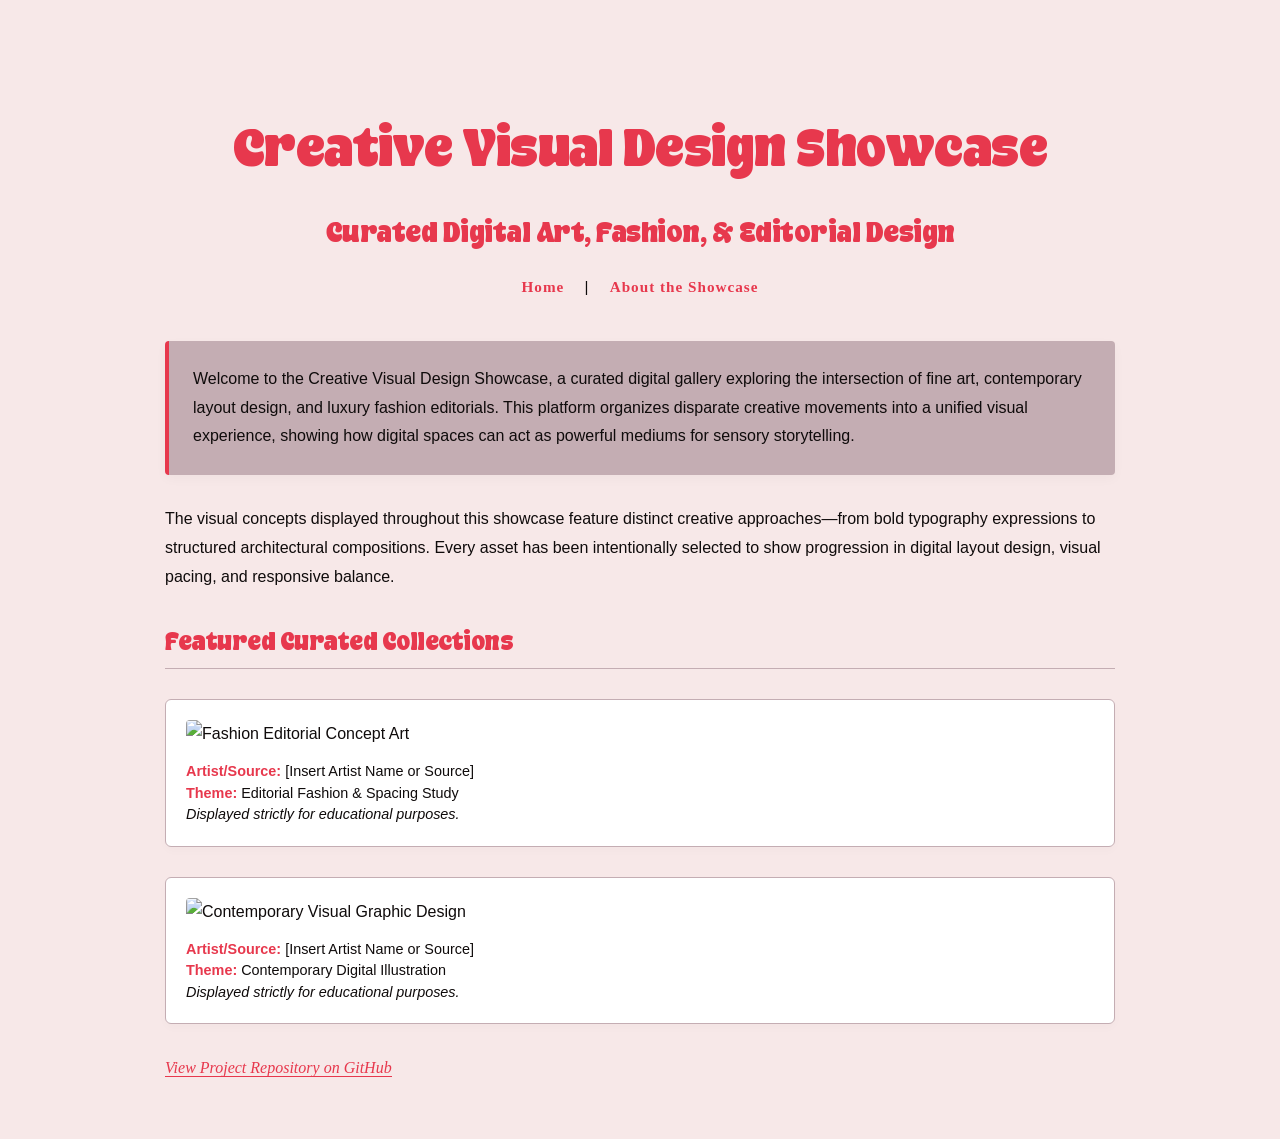
==== index.html @ f3d96a7a "Add website and project documentation files Initialize Creative Visual Design Showcase project with " ====
<!DOCTYPE html>
<html lang="en">
<head>
  <meta charset="UTF-8">
  <title>Creative Visual Design Showcase</title>
  <link rel="stylesheet" href="style.css">
</head>
<body>

  <!-- Main Showcase Branding -->
  <h1>Creative Visual Design Showcase</h1>
  <h2>Curated Digital Art, Fashion, & Editorial Design</h2>

  <!-- Site Navigation -->
  <nav>
    <a href="index.html">Home</a> | 
    <a href="about.html">About the Showcase</a>
  </nav>

  <!-- Editorial Introduction -->
  <p>
    Welcome to the Creative Visual Design Showcase, a curated digital gallery exploring the intersection of fine art, contemporary layout design, and luxury fashion editorials. This platform organizes disparate creative movements into a unified visual experience, showing how digital spaces can act as powerful mediums for sensory storytelling.
  </p>

  <p>
    The visual concepts displayed throughout this showcase feature distinct creative approaches—from bold typography expressions to structured architectural compositions. Every asset has been intentionally selected to show progression in digital layout design, visual pacing, and responsive balance.
  </p>

  <h3>Featured Curated Collections</h3>

  <!-- Curated Collection Gallery Using Strict Content Attribution -->
  <figure>
    <img src="artist1.jpg" alt="Fashion Editorial Concept Art">
    <figcaption>
        <strong>Artist/Source:</strong> [Insert Artist Name or Source]<br>
        <strong>Theme:</strong> Editorial Fashion & Spacing Study<br>
        <em>Displayed strictly for educational purposes.</em>
    </figcaption>
</figure>

<figure>
    <img src="artist2.jpg" alt="Contemporary Visual Graphic Design">
    <figcaption>
        <strong>Artist/Source:</strong> [Insert Artist Name or Source]<br>
        <strong>Theme:</strong> Contemporary Digital Illustration<br>
        <em>Displayed strictly for educational purposes.</em>
    </figcaption>
</figure>

  <!-- Professional Handoff Footer -->
  <p>
    <a href="https://github.com/AalilyahW">
        View Project Repository on GitHub
    </a>
  </p>

</body>
</html>
---- style.css ----
/* 1. Register Custom Heading Font Asset */
@font-face {
    font-family: "Bakso Menu";
    src: url("Bakso Menu TTF.ttf") format("truetype");
    font-weight: 700;
    font-style: normal;
}

/* 2. Document Layout Shell */
body {
    background-color: #f7e8e8;
    font-family: "Montserrat", "Lato", sans-serif;
    font-weight: 300;
    color: #0f0b0b;
    line-height: 1.8;
    padding: 40px;
    max-width: 950px;
    margin: 0 auto;
}

/* 3. Typography Hierarchies */
h1, h2, h3 {
    font-family: "Bakso Menu", serif;
    font-style: normal;
    color: #e7384d;
    font-weight: 700;
    letter-spacing: -0.5px;
    margin-top: 1.5em;
    margin-bottom: 0.5em;
}

h1 {
    font-size: 2.8rem;
    text-align: center;
}

h2 {
    font-size: 1.5rem;
    text-align: center;
    font-weight: 400;
    margin-top: 0;
}

h3 {
    font-size: 1.3rem;
    border-bottom: 1px solid #c4adb3;
    padding-bottom: 8px;
}

/* 4. Navigation Menu Styles */
nav {
    text-align: center;
    margin: 20px 0 40px 0;
    font-family: sans-serif;
    letter-spacing: 1px;
    font-size: 0.95rem;
}

nav a {
    text-decoration: none;
    margin: 0 15px;
    font-style: normal !important;
    border-bottom: none !important;
    font-weight: 600;
}

/* 5. Highlighted Block Elements */
p:first-of-type {
    background-color: #c4adb3;
    border-left: 4px solid #e7384d;
    padding: 24px;
    border-radius: 4px;
    box-shadow: 0 4px 12px rgba(0, 0, 0, 0.03);
    margin-bottom: 30px;
}

/* 6. Creative Media Gallery Containers (Content Attribution Rule) */
figure {
    background-color: #ffffff;
    border: 1px solid #c4adb3;
    padding: 20px;
    margin: 30px 0;
    border-radius: 6px;
    box-shadow: 0 4px 10px rgba(0, 0, 0, 0.02);
}

figure img {
    width: 100%;
    max-height: 500px;
    object-fit: cover;
    border-radius: 4px;
}

figcaption {
    font-family: sans-serif;
    font-size: 0.9rem;
    color: #0f0b0b;
    margin-top: 12px;
    line-height: 1.5;
}

figcaption strong {
    color: #e7384d;
}

/* 7. Hyperlinks and Interface Interactions */
a {
    color: #e7384d;
    font-weight: 500;
    font-family: serif;
    font-style: italic;
    text-decoration: none;
    border-bottom: 1px solid #e7384d;
    transition: all 0.3s ease;
}

a:hover {
    color: #0f0b0b;
    border-bottom-color: #0f0b0b;
}

/* 8. Mobile Responsiveness Breakpoints */
@media (max-width: 600px) {
    body {
        padding: 20px;
    }
    h1 {
        font-size: 2rem;
    }
}
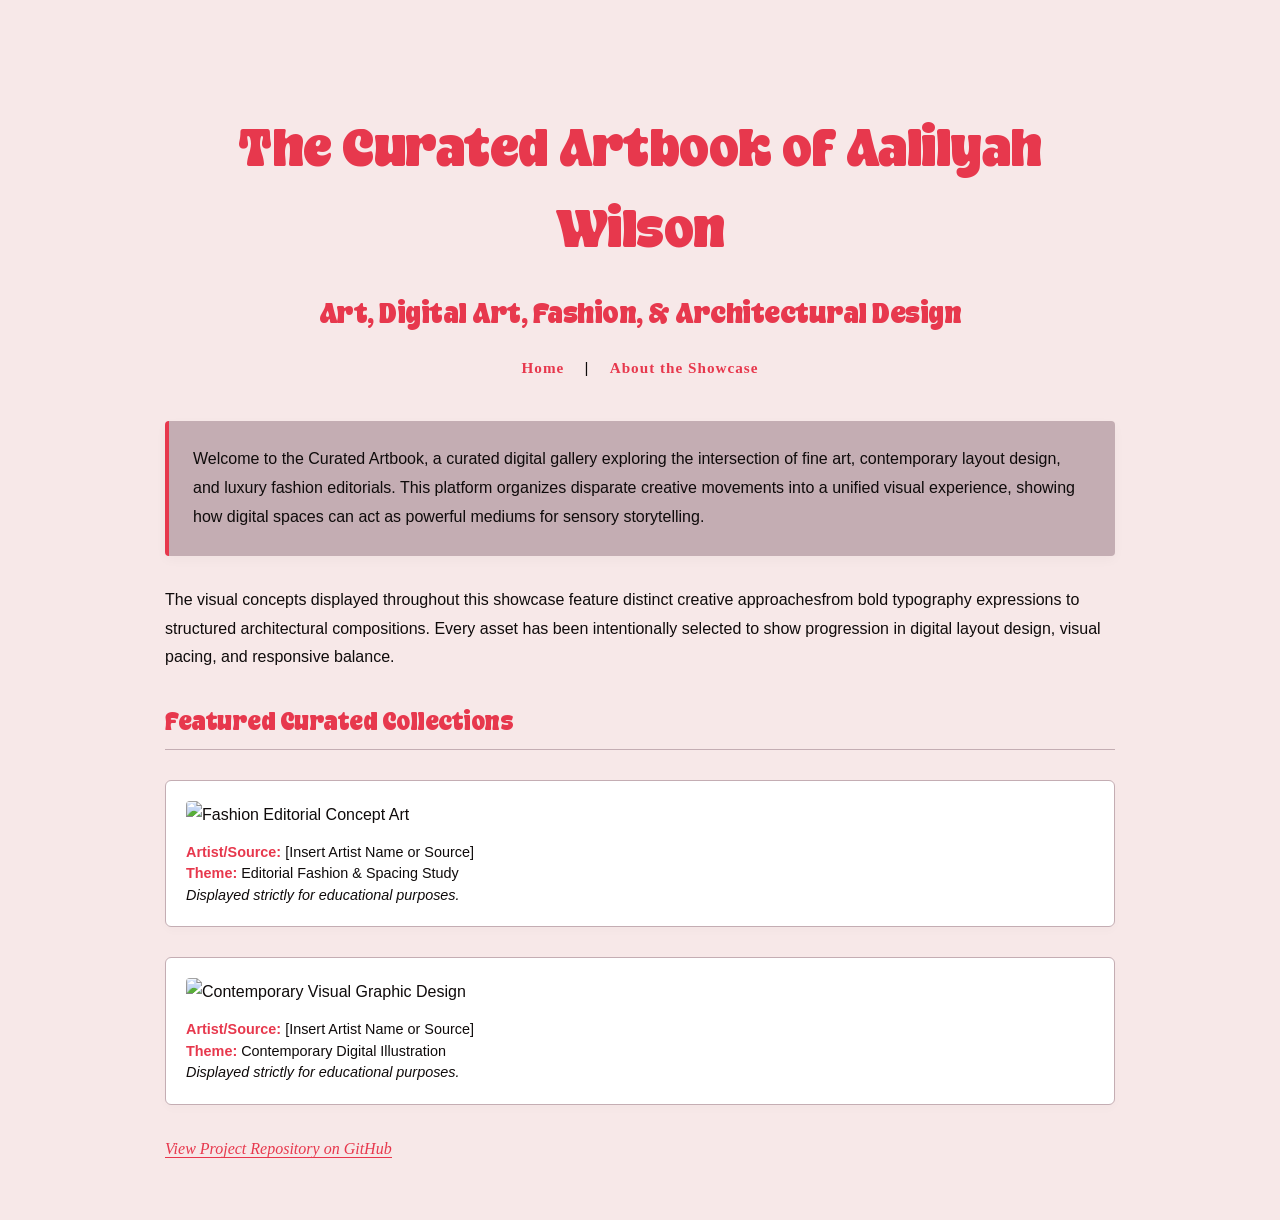
==== commit 5a0ead01: "Rename project to 'The Curated Artbook' Update project name and branding across site and docs. Chang" ====
--- a/index.html
+++ b/index.html
@@ -2,14 +2,14 @@
 <html lang="en">
 <head>
   <meta charset="UTF-8">
-  <title>Creative Visual Design Showcase</title>
+  <title>The Curated Artbook</title>
   <link rel="stylesheet" href="style.css">
 </head>
 <body>
 
   <!-- Main Showcase Branding -->
-  <h1>Creative Visual Design Showcase</h1>
-  <h2>Curated Digital Art, Fashion, & Editorial Design</h2>
+<h1>The Curated Artbook of Aalilyah Wilson</h1>
+<h2>Art, Digital Art, Fashion, & Architectural Design</h2>
 
   <!-- Site Navigation -->
   <nav>
@@ -19,11 +19,11 @@
 
   <!-- Editorial Introduction -->
   <p>
-    Welcome to the Creative Visual Design Showcase, a curated digital gallery exploring the intersection of fine art, contemporary layout design, and luxury fashion editorials. This platform organizes disparate creative movements into a unified visual experience, showing how digital spaces can act as powerful mediums for sensory storytelling.
+    Welcome to the Curated Artbook, a curated digital gallery exploring the intersection of fine art, contemporary layout design, and luxury fashion editorials. This platform organizes disparate creative movements into a unified visual experience, showing how digital spaces can act as powerful mediums for sensory storytelling.
   </p>
 
   <p>
-    The visual concepts displayed throughout this showcase feature distinct creative approaches—from bold typography expressions to structured architectural compositions. Every asset has been intentionally selected to show progression in digital layout design, visual pacing, and responsive balance.
+    The visual concepts displayed throughout this showcase feature distinct creative approachesfrom bold typography expressions to structured architectural compositions. Every asset has been intentionally selected to show progression in digital layout design, visual pacing, and responsive balance.
   </p>
 
   <h3>Featured Curated Collections</h3>
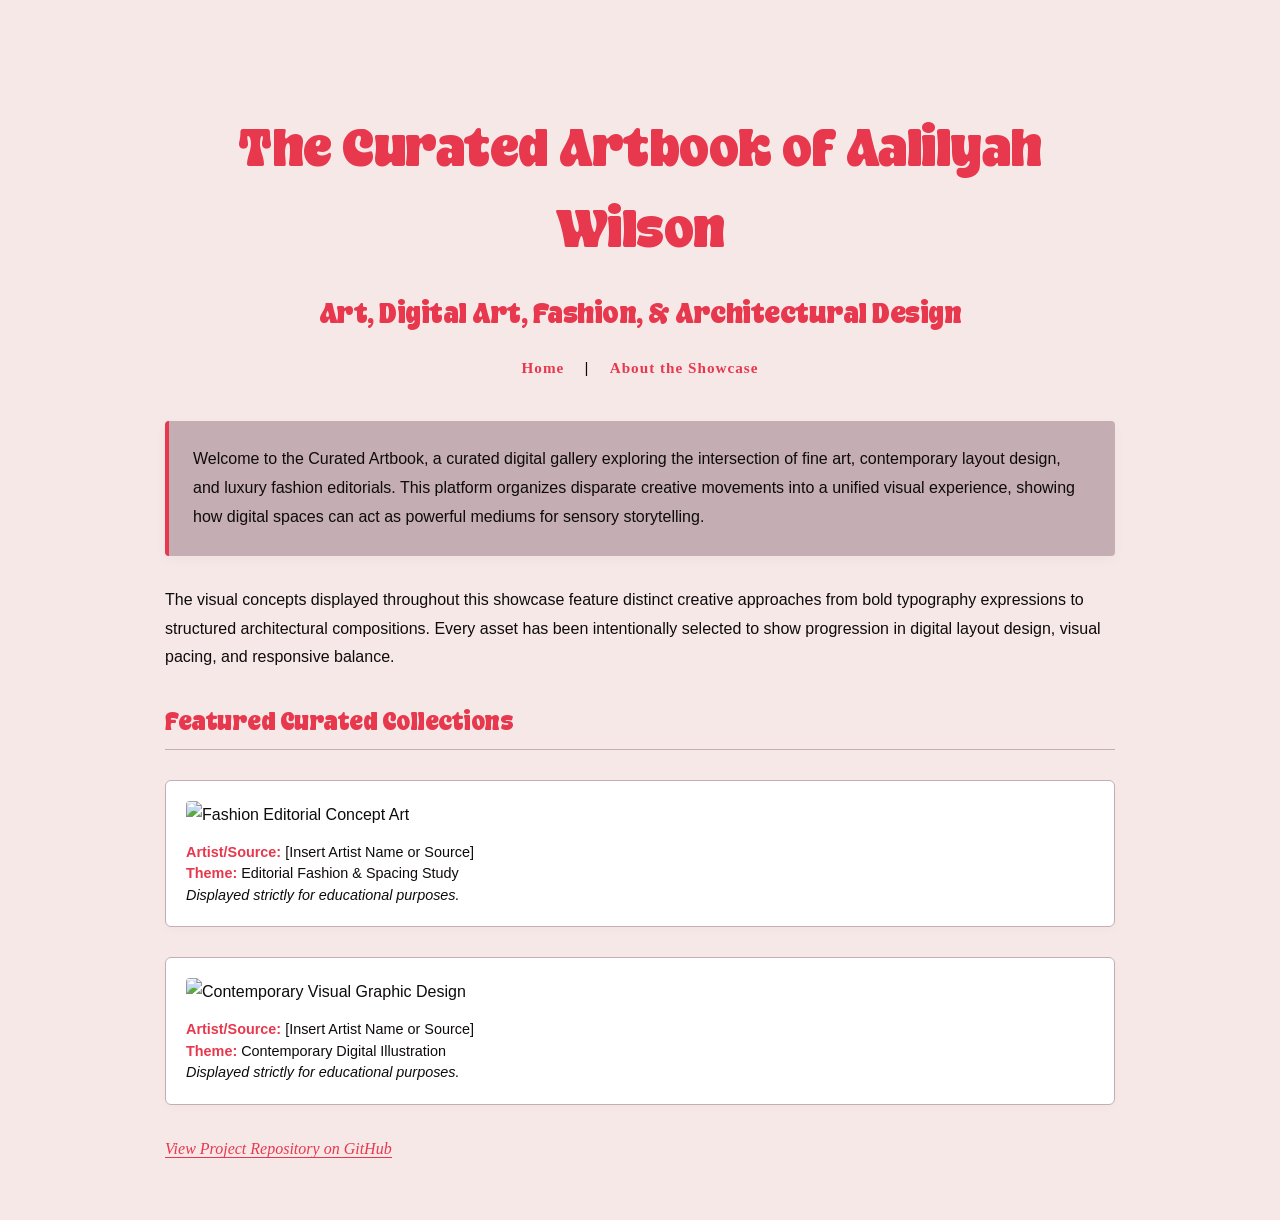
==== commit 181e48a1: "Fix missing space in index.html Correct a typographical error in index.html by inserting a missing s" ====
--- a/index.html
+++ b/index.html
@@ -23,7 +23,7 @@
   </p>
 
   <p>
-    The visual concepts displayed throughout this showcase feature distinct creative approachesfrom bold typography expressions to structured architectural compositions. Every asset has been intentionally selected to show progression in digital layout design, visual pacing, and responsive balance.
+    The visual concepts displayed throughout this showcase feature distinct creative approaches from bold typography expressions to structured architectural compositions. Every asset has been intentionally selected to show progression in digital layout design, visual pacing, and responsive balance.
   </p>
 
   <h3>Featured Curated Collections</h3>
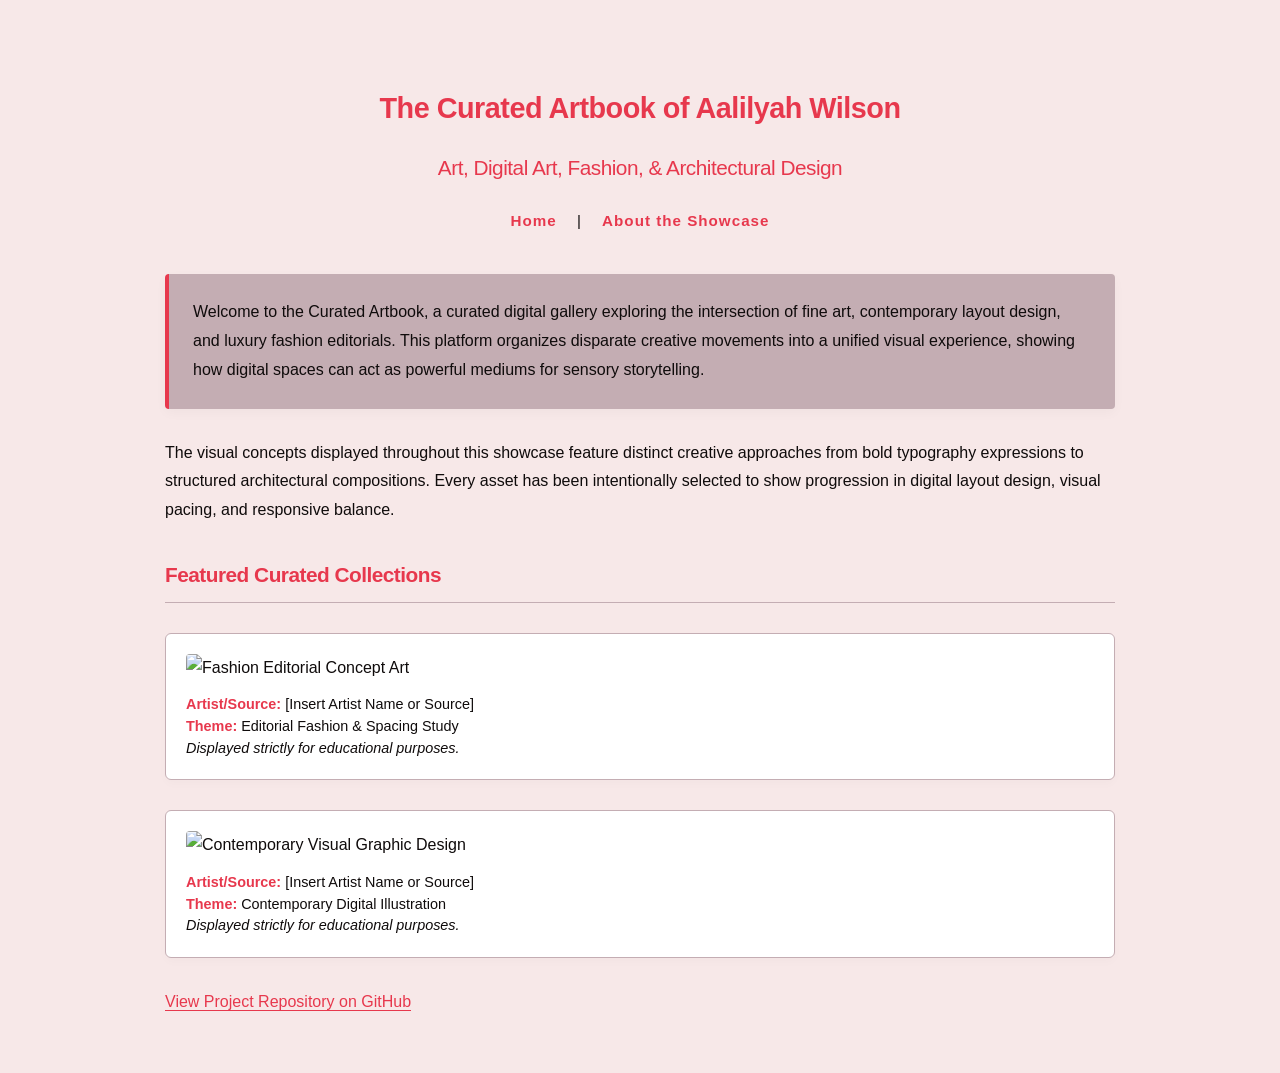
==== commit dc7f1e2d: "Remove HTML comments and update typography Remove developer comments from HTML files for cleaner mar" ====
--- a/index.html
+++ b/index.html
@@ -11,13 +11,11 @@
 <h1>The Curated Artbook of Aalilyah Wilson</h1>
 <h2>Art, Digital Art, Fashion, & Architectural Design</h2>
 
-  <!-- Site Navigation -->
   <nav>
     <a href="index.html">Home</a> | 
     <a href="about.html">About the Showcase</a>
   </nav>
 
-  <!-- Editorial Introduction -->
   <p>
     Welcome to the Curated Artbook, a curated digital gallery exploring the intersection of fine art, contemporary layout design, and luxury fashion editorials. This platform organizes disparate creative movements into a unified visual experience, showing how digital spaces can act as powerful mediums for sensory storytelling.
   </p>
@@ -28,7 +26,6 @@
 
   <h3>Featured Curated Collections</h3>
 
-  <!-- Curated Collection Gallery Using Strict Content Attribution -->
   <figure>
     <img src="artist1.jpg" alt="Fashion Editorial Concept Art">
     <figcaption>
@@ -47,7 +44,6 @@
     </figcaption>
 </figure>
 
-  <!-- Professional Handoff Footer -->
   <p>
     <a href="https://github.com/AalilyahW">
         View Project Repository on GitHub
--- a/style.css
+++ b/style.css
@@ -1,15 +1,13 @@
-/* 1. Register Custom Heading Font Asset */
 @font-face {
     font-family: "Bakso Menu";
-    src: url("Bakso Menu TTF.ttf") format("truetype");
+    src: url("Bakso-Menu.ttf") format("truetype");
     font-weight: 700;
     font-style: normal;
 }
 
-/* 2. Document Layout Shell */
 body {
     background-color: #f7e8e8;
-    font-family: "Montserrat", "Lato", sans-serif;
+    font-family: "Montserrat", sans-serif;
     font-weight: 300;
     color: #0f0b0b;
     line-height: 1.8;
@@ -18,9 +16,9 @@
     margin: 0 auto;
 }
 
-/* 3. Typography Hierarchies */
+
 h1, h2, h3 {
-    font-family: "Bakso Menu", serif;
+    font-family: "Bakso Menu", sans-serif;
     font-style: normal;
     color: #e7384d;
     font-weight: 700;
@@ -29,13 +27,14 @@
     margin-bottom: 0.5em;
 }
 
+
 h1 {
-    font-size: 2.8rem;
+    font-size: 1.8rem;
     text-align: center;
 }
 
 h2 {
-    font-size: 1.5rem;
+    font-size: 1.3rem;
     text-align: center;
     font-weight: 400;
     margin-top: 0;
@@ -47,11 +46,10 @@
     padding-bottom: 8px;
 }
 
-/* 4. Navigation Menu Styles */
 nav {
     text-align: center;
     margin: 20px 0 40px 0;
-    font-family: sans-serif;
+    font-family: "Montserrat", sans-serif;
     letter-spacing: 1px;
     font-size: 0.95rem;
 }
@@ -64,7 +62,6 @@
     font-weight: 600;
 }
 
-/* 5. Highlighted Block Elements */
 p:first-of-type {
     background-color: #c4adb3;
     border-left: 4px solid #e7384d;
@@ -74,7 +71,6 @@
     margin-bottom: 30px;
 }
 
-/* 6. Creative Media Gallery Containers (Content Attribution Rule) */
 figure {
     background-color: #ffffff;
     border: 1px solid #c4adb3;
@@ -92,7 +88,7 @@
 }
 
 figcaption {
-    font-family: sans-serif;
+    font-family: "Montserrat", sans-serif;
     font-size: 0.9rem;
     color: #0f0b0b;
     margin-top: 12px;
@@ -103,12 +99,10 @@
     color: #e7384d;
 }
 
-/* 7. Hyperlinks and Interface Interactions */
 a {
     color: #e7384d;
     font-weight: 500;
-    font-family: serif;
-    font-style: italic;
+    font-family: "Montserrat", sans-serif;
     text-decoration: none;
     border-bottom: 1px solid #e7384d;
     transition: all 0.3s ease;
@@ -119,12 +113,11 @@
     border-bottom-color: #0f0b0b;
 }
 
-/* 8. Mobile Responsiveness Breakpoints */
 @media (max-width: 600px) {
     body {
         padding: 20px;
     }
     h1 {
-        font-size: 2rem;
+        font-size: 1.5rem;
     }
 }
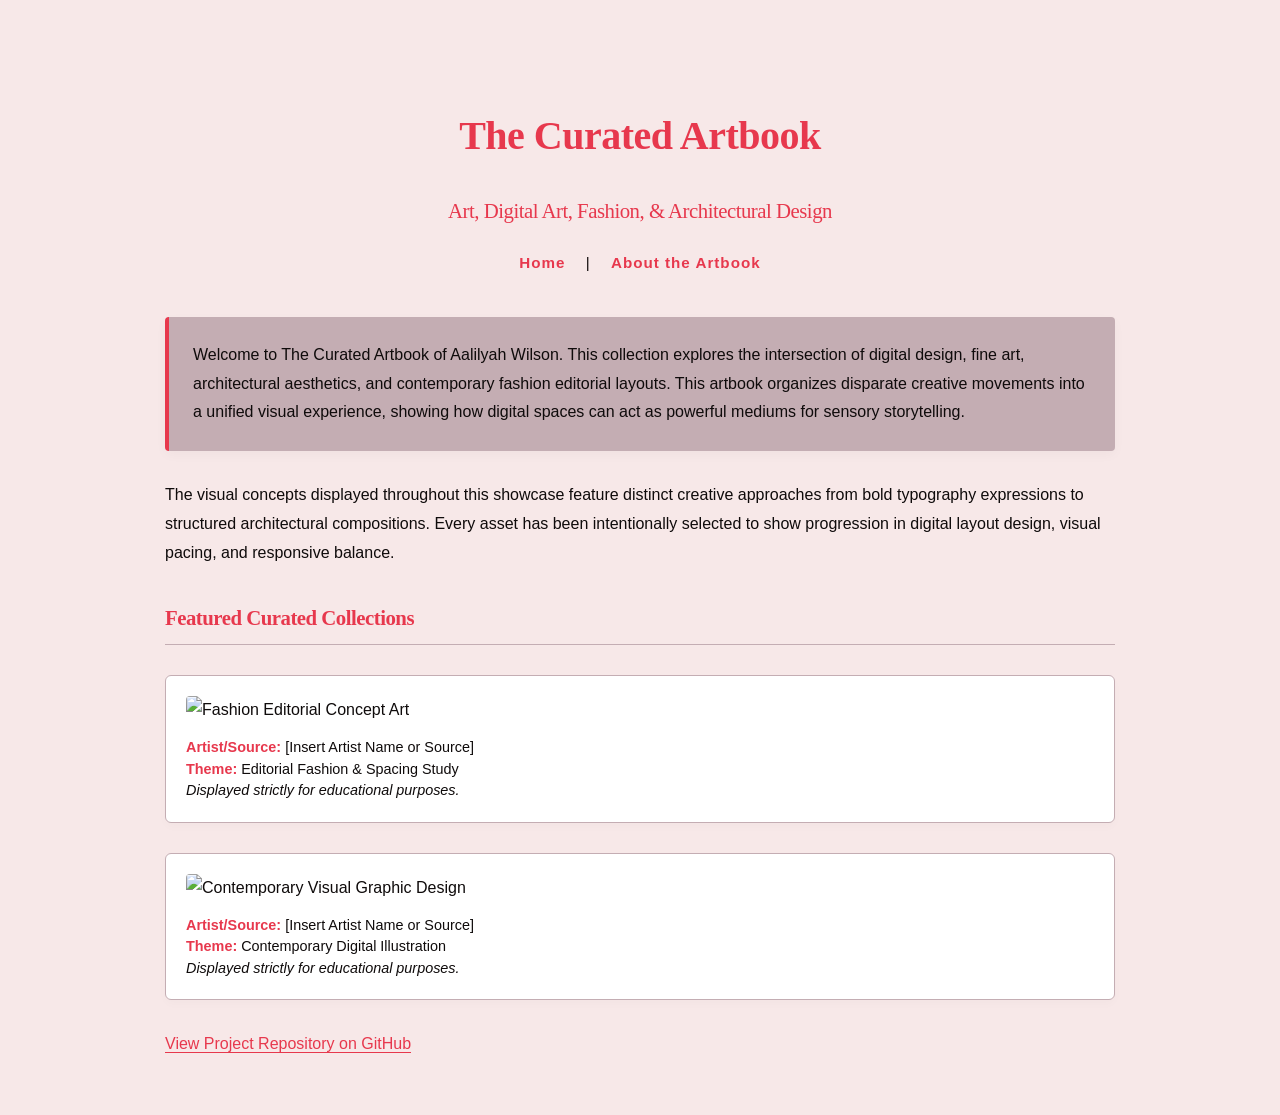
==== commit 484f2006: "Update project branding and remove author from titles Removed author name (Aalilyah Wilson) from all" ====
--- a/index.html
+++ b/index.html
@@ -7,19 +7,18 @@
 </head>
 <body>
 
-  <!-- Main Showcase Branding -->
-<h1>The Curated Artbook of Aalilyah Wilson</h1>
+<h1>The Curated Artbook</h1>
 <h2>Art, Digital Art, Fashion, & Architectural Design</h2>
 
   <nav>
     <a href="index.html">Home</a> | 
-    <a href="about.html">About the Showcase</a>
+    <a href="about.html">About the Artbook</a>
   </nav>
 
   <p>
-    Welcome to the Curated Artbook, a curated digital gallery exploring the intersection of fine art, contemporary layout design, and luxury fashion editorials. This platform organizes disparate creative movements into a unified visual experience, showing how digital spaces can act as powerful mediums for sensory storytelling.
+    Welcome to The Curated Artbook of Aalilyah Wilson. This collection explores the intersection of digital design, fine art, architectural aesthetics, and contemporary fashion editorial layouts.
+    This artbook organizes disparate creative movements into a unified visual experience, showing how digital spaces can act as powerful mediums for sensory storytelling.
   </p>
-
   <p>
     The visual concepts displayed throughout this showcase feature distinct creative approaches from bold typography expressions to structured architectural compositions. Every asset has been intentionally selected to show progression in digital layout design, visual pacing, and responsive balance.
   </p>
--- a/style.css
+++ b/style.css
@@ -18,7 +18,7 @@
 
 
 h1, h2, h3 {
-    font-family: "Bakso Menu", sans-serif;
+    font-family: "Bakso Menu", serif;
     font-style: normal;
     color: #e7384d;
     font-weight: 700;
@@ -29,7 +29,7 @@
 
 
 h1 {
-    font-size: 1.8rem;
+    font-size: 2.5rem;
     text-align: center;
 }
 
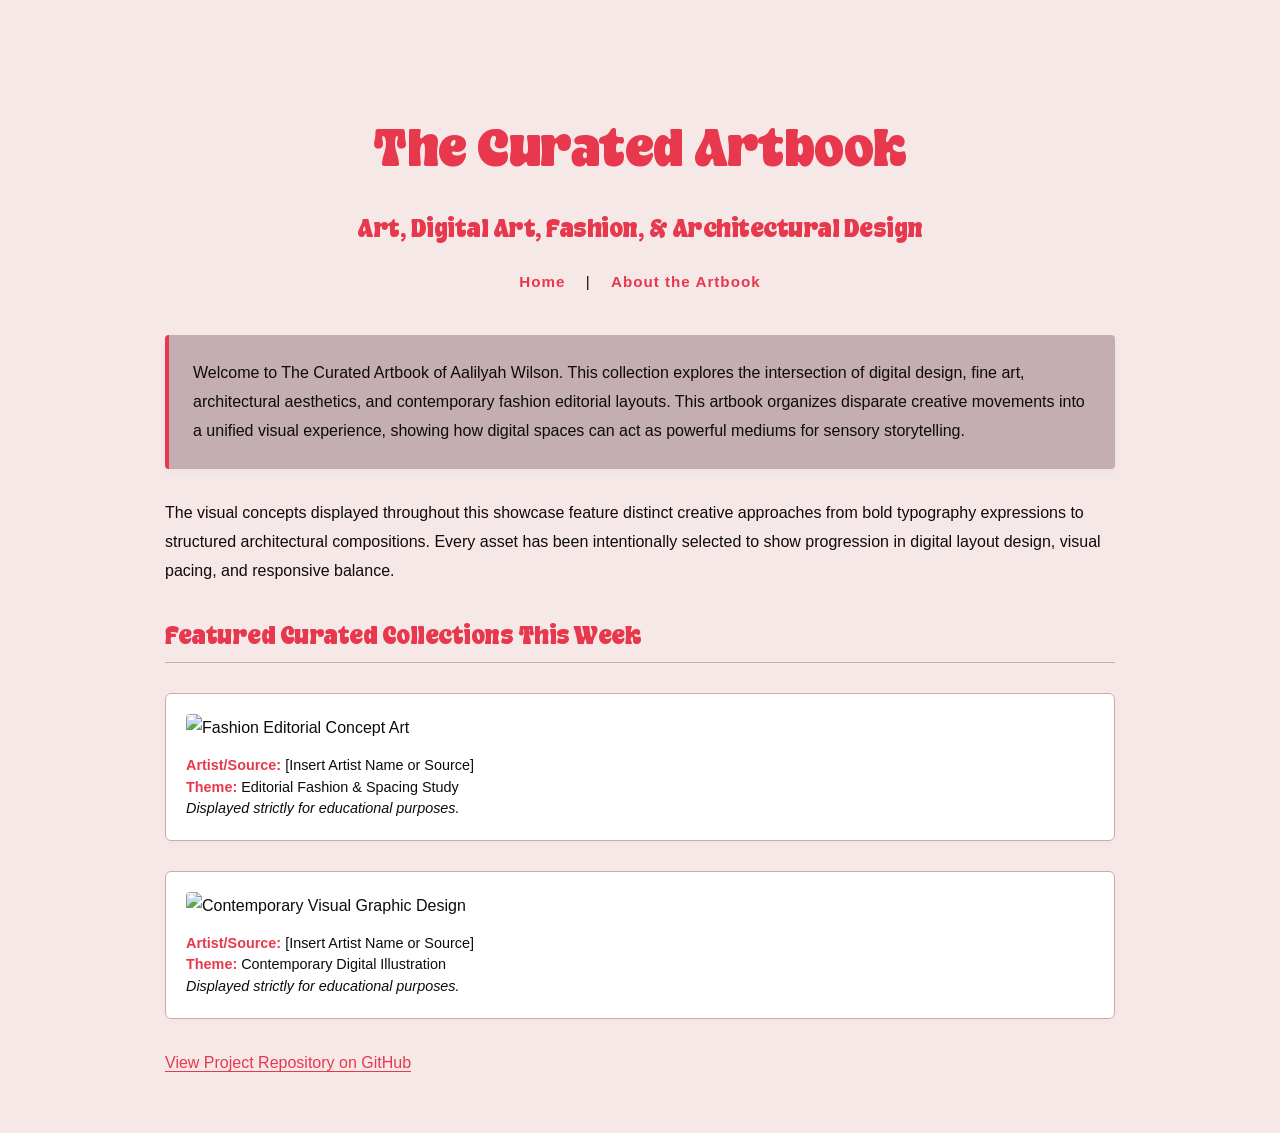
==== commit 00ec390d: "Created needed updates for flow Added details and made some changes regarding updated, index.html, s" ====
--- a/index.html
+++ b/index.html
@@ -23,7 +23,7 @@
     The visual concepts displayed throughout this showcase feature distinct creative approaches from bold typography expressions to structured architectural compositions. Every asset has been intentionally selected to show progression in digital layout design, visual pacing, and responsive balance.
   </p>
 
-  <h3>Featured Curated Collections</h3>
+  <h3>Featured Curated Collections This Week</h3>
 
   <figure>
     <img src="artist1.jpg" alt="Fashion Editorial Concept Art">
--- a/style.css
+++ b/style.css
@@ -1,6 +1,6 @@
 @font-face {
     font-family: "Bakso Menu";
-    src: url("Bakso-Menu.ttf") format("truetype");
+    src: url("Bakso Menu TTF.ttf") format("truetype");
     font-weight: 700;
     font-style: normal;
 }
@@ -29,7 +29,7 @@
 
 
 h1 {
-    font-size: 2.5rem;
+    font-size: 2.8rem;
     text-align: center;
 }
 
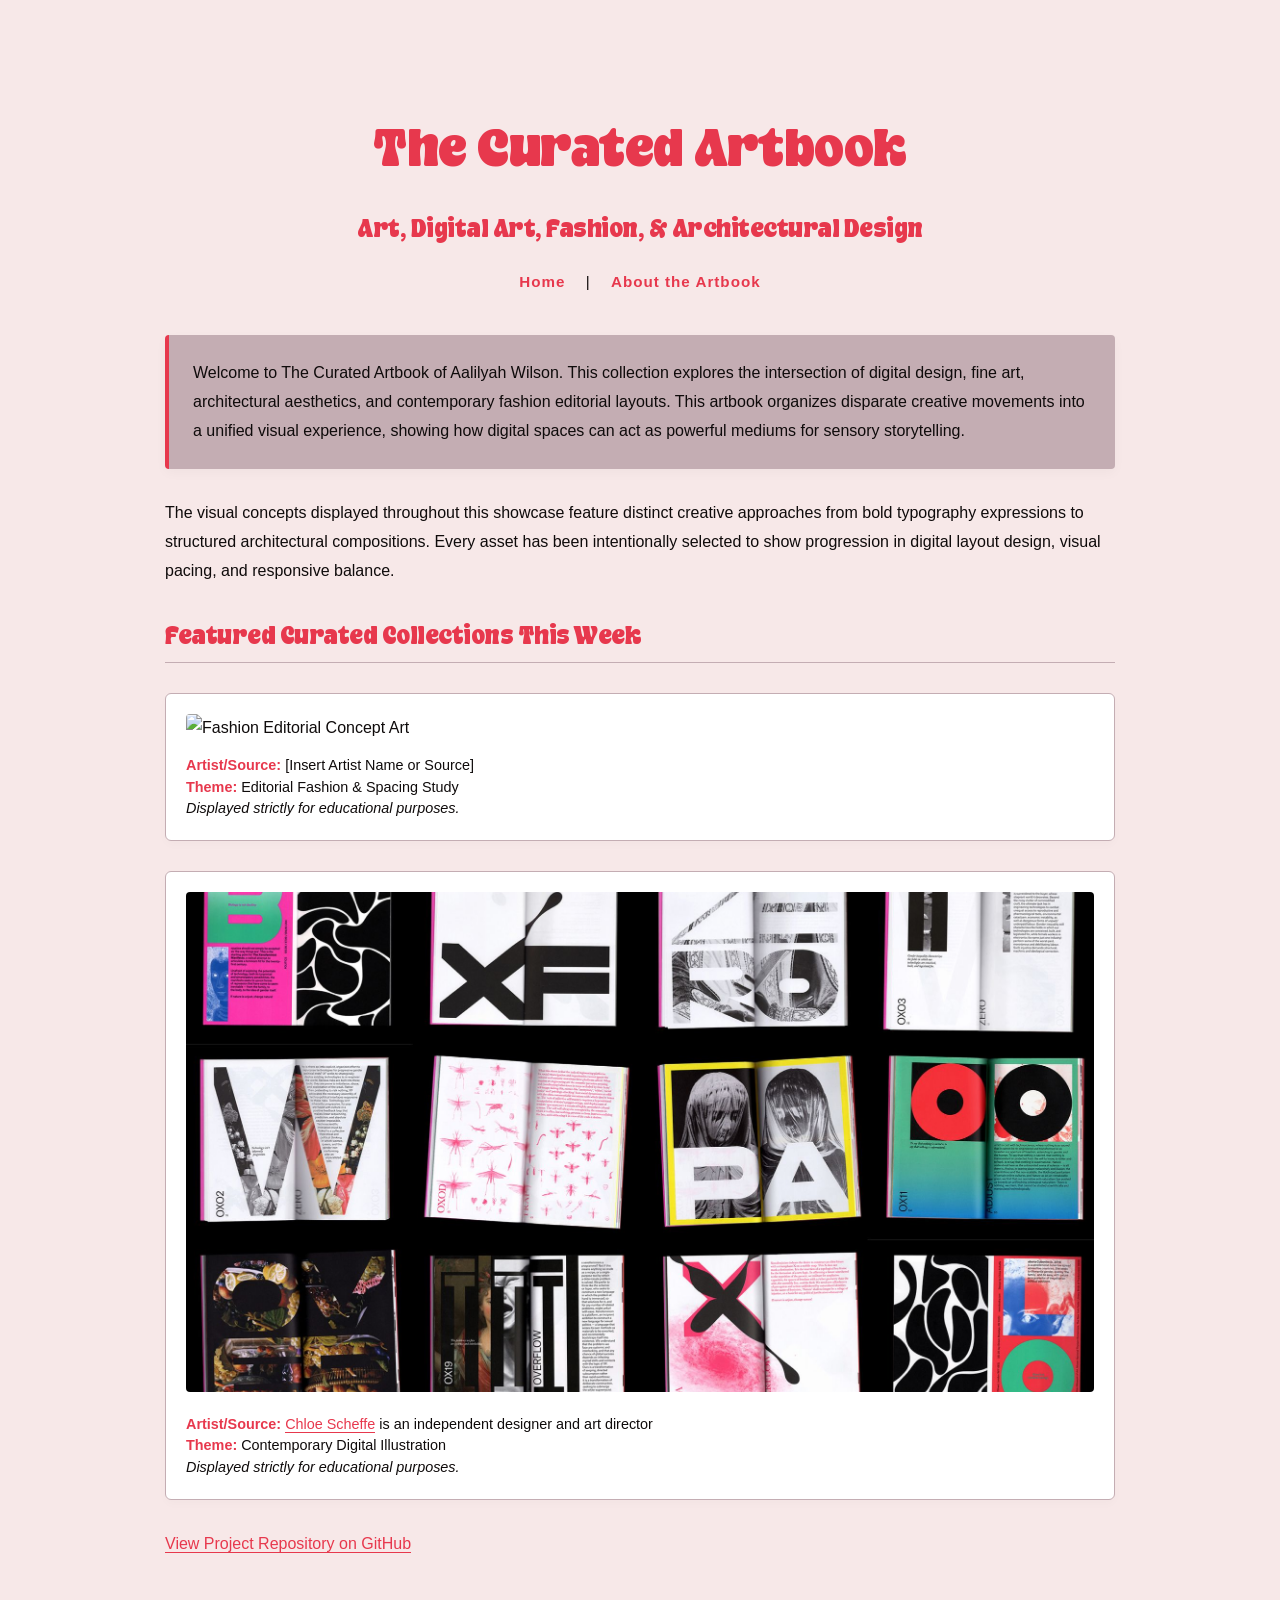
==== commit aaaf2600: "Chloe Scheffe art work add artist Chloe Scheffe work and details with her direct website" ====
--- a/index.html
+++ b/index.html
@@ -37,7 +37,7 @@
 <figure>
     <img src="artist2.jpg" alt="Contemporary Visual Graphic Design">
     <figcaption>
-        <strong>Artist/Source:</strong> [Insert Artist Name or Source]<br>
+        <strong>Artist/Source:</strong> <a href="https://www.scheffeshields.com/" target="_blank" rel="noopener noreferrer">Chloe Scheffe</a> is an independent designer and art director <br>
         <strong>Theme:</strong> Contemporary Digital Illustration<br>
         <em>Displayed strictly for educational purposes.</em>
     </figcaption>
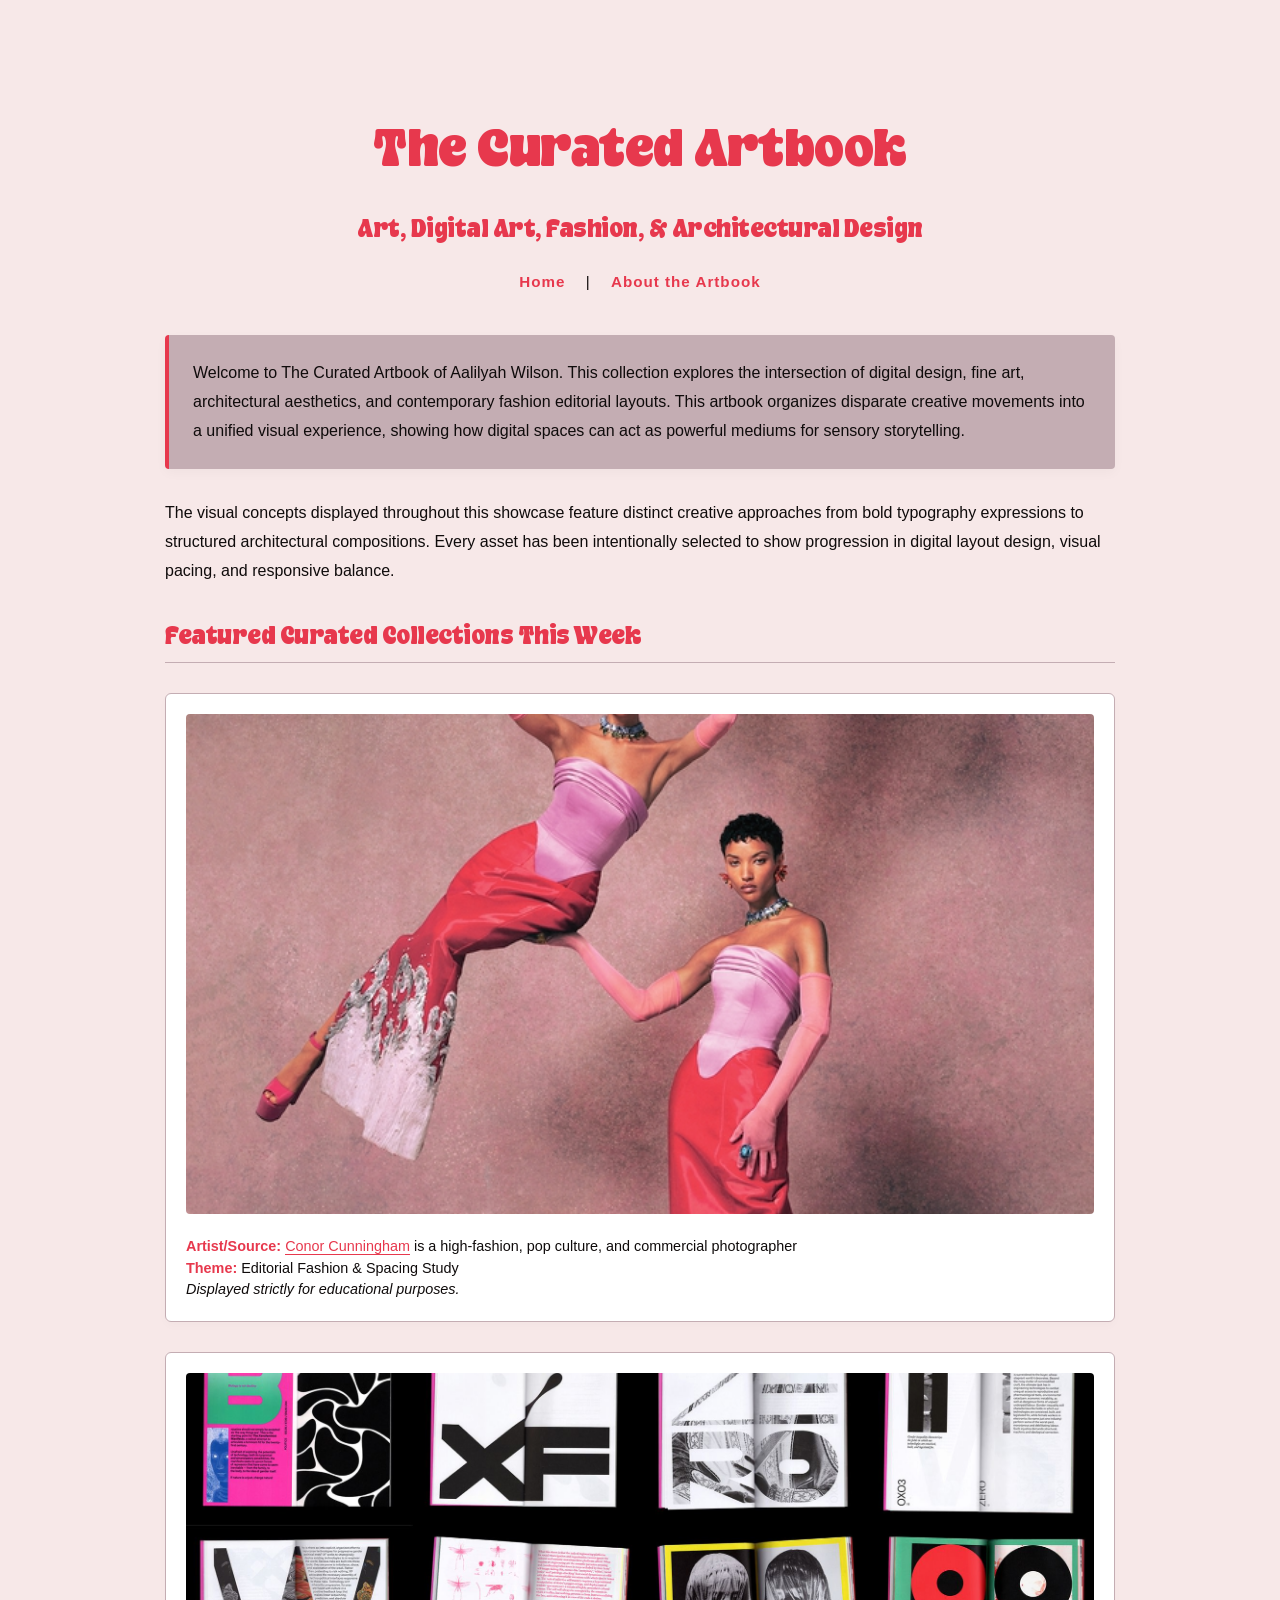
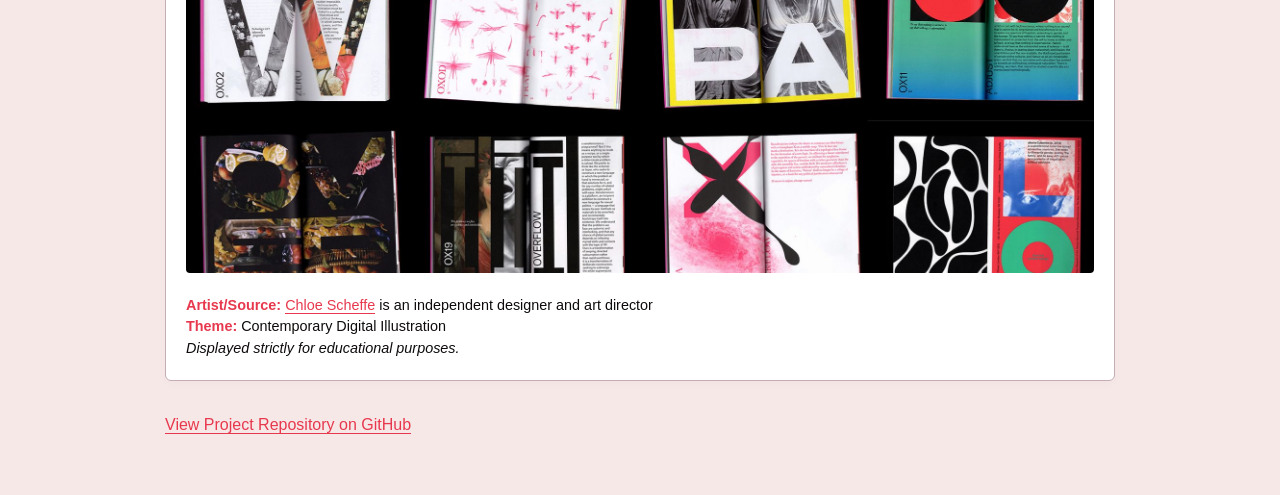
==== commit 4424ddce: "Added my 1st artist to my site Added details regarding Conor Cunningham a High-fashion, pop culture," ====
--- a/index.html
+++ b/index.html
@@ -26,16 +26,16 @@
   <h3>Featured Curated Collections This Week</h3>
 
   <figure>
-    <img src="artist1.jpg" alt="Fashion Editorial Concept Art">
+    <img src="artist1.jpg" alt="Fashion Editorial Photographer and Designer">
     <figcaption>
-        <strong>Artist/Source:</strong> [Insert Artist Name or Source]<br>
+        <strong>Artist/Source:</strong> <a href="https://www.lgamanagement.com/artists/conor-cunningham/v-magazine_/?sid=75466/#1" target="_blank" rel="noopener noreferrer">Conor Cunningham</a> is a high-fashion, pop culture, and commercial photographer <br>
         <strong>Theme:</strong> Editorial Fashion & Spacing Study<br>
         <em>Displayed strictly for educational purposes.</em>
     </figcaption>
 </figure>
 
 <figure>
-    <img src="artist2.jpg" alt="Contemporary Visual Graphic Design">
+    <img src="artist2.jpg" alt="Contemporary Visual Graphic Designer">
     <figcaption>
         <strong>Artist/Source:</strong> <a href="https://www.scheffeshields.com/" target="_blank" rel="noopener noreferrer">Chloe Scheffe</a> is an independent designer and art director <br>
         <strong>Theme:</strong> Contemporary Digital Illustration<br>
